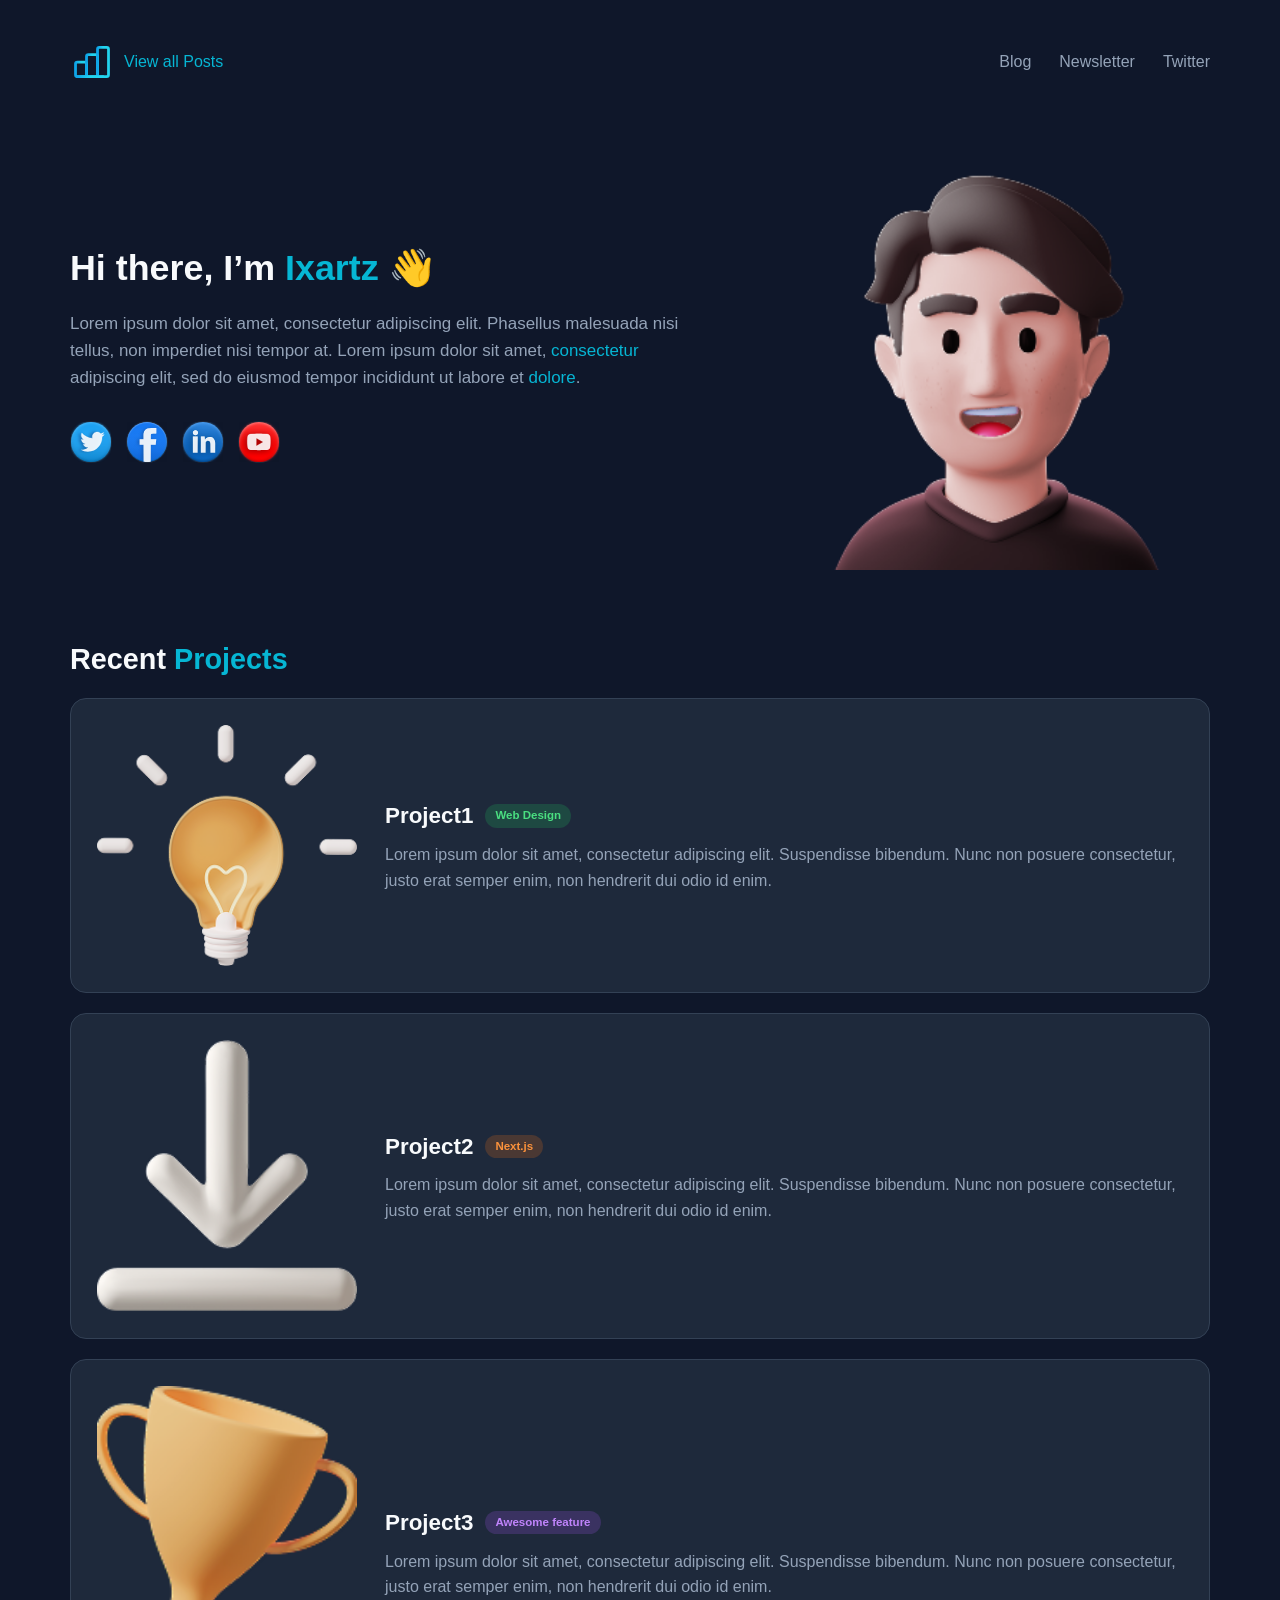
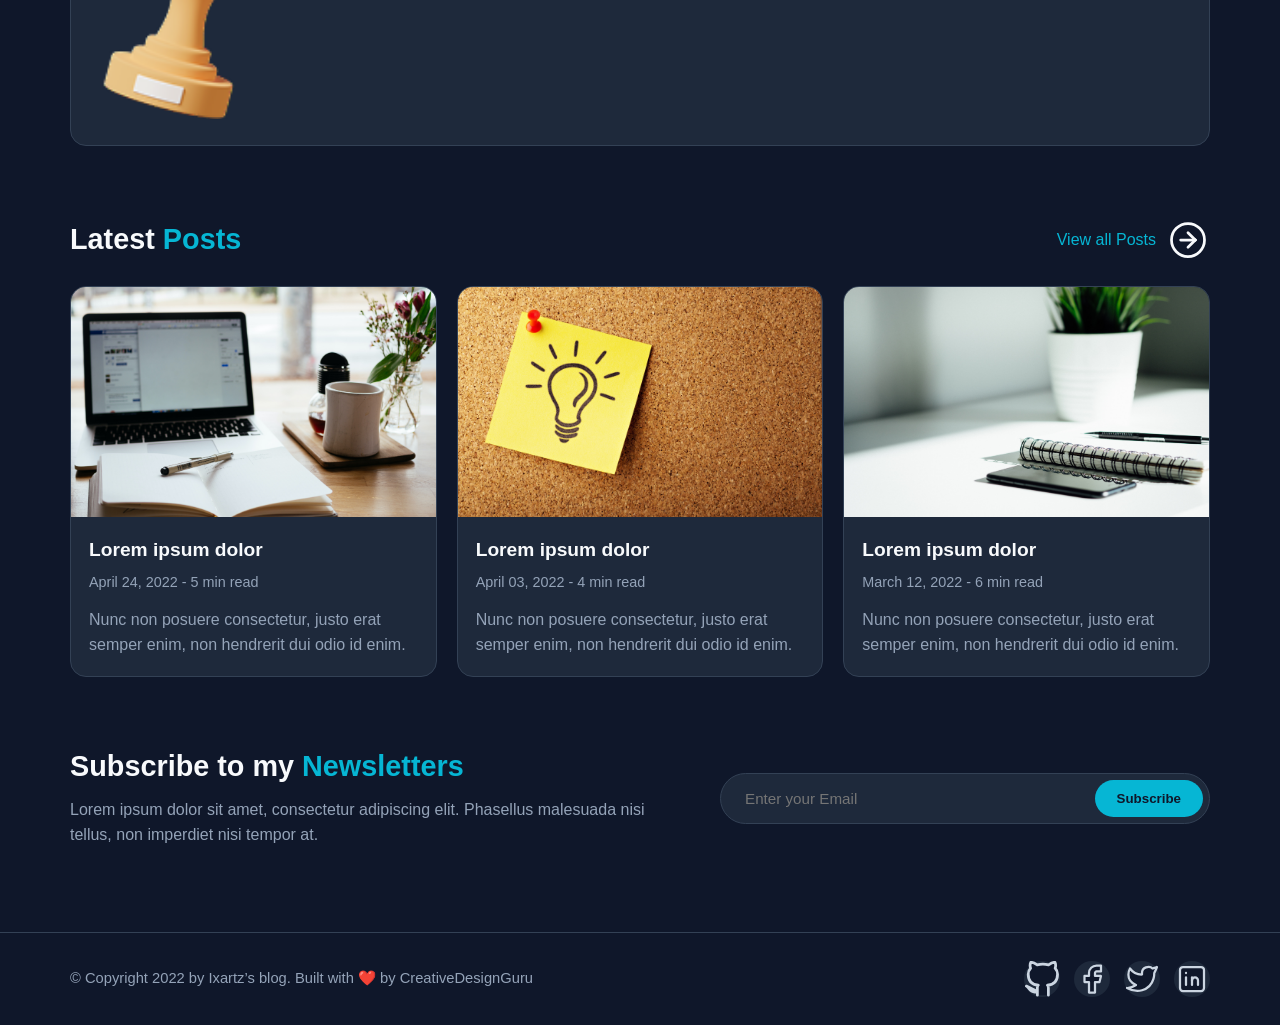
==== index.html @ 3208230e "1" ====
<!DOCTYPE html>
<html lang="en">
<head>
  <meta charset="UTF-8">
  <meta name="viewport" content="width=device-width, initial-scale=1.0">
  <meta name="description" content="Personal blog landing page by Ixartz">
  <title>Ixartz's Blog</title>
  <link rel="stylesheet" href="style/style.css">
</head>
<body>
  <div class="page">
    <header class="header container">
      <a href="#" class="header-link">
        <img src="png/Framenav.svg" alt="" aria-hidden="true">
        View all Posts
      </a>
      <nav class="nav" aria-label="Main navigation">
        <a href="#">Blog</a>
        <a href="#">Newsletter</a>
        <a href="#">Twitter</a>
      </nav>
    </header>

    <main class="container">
      <section class="hero">
        <div class="hero-content">
          <h1>Hi there, I&rsquo;m <span class="highlight">Ixartz</span> 👋</h1>
          <p>
            Lorem ipsum dolor sit amet, consectetur adipiscing elit. Phasellus malesuada nisi tellus,
            non imperdiet nisi tempor at. Lorem ipsum dolor sit amet, <span class="highlight">consectetur</span>
            adipiscing elit, sed do eiusmod tempor incididunt ut labore et <span class="highlight">dolore</span>.
          </p>

          <div class="social-icons" aria-label="Social links">
            <a href="#" aria-label="Twitter"><img src="png/Twitter.svg" alt=""></a>
            <a href="#" aria-label="Facebook"><img src="png/facebook.svg" alt=""></a>
            <a href="#" aria-label="LinkedIn"><img src="png/linkedin.svg" alt=""></a>
            <a href="#" aria-label="Youtube"><img src="png/Youtube.svg" alt=""></a>
          </div>
        </div>

        <div class="hero-image">
          <img src="png/Western%20Man.png" alt="Portrait illustration">
        </div>
      </section>

      <section class="projects section-space">
        <h2>Recent <span class="highlight">Projects</span></h2>

        <article class="project-card">
          <img src="png/3D-illustrations-gabriel-pinheiro.com.png" alt="Project 1 preview">
          <div class="project-info">
            <h3>Project1 <span class="tag tag-green">Web Design</span></h3>
            <p>Lorem ipsum dolor sit amet, consectetur adipiscing elit. Suspendisse bibendum. Nunc non posuere consectetur, justo erat semper enim, non hendrerit dui odio id enim.</p>
          </div>
        </article>

        <article class="project-card">
          <img src="png/3D-illustrations-gabriel-pinheiro.com%20(1).png" alt="Project 2 preview">
          <div class="project-info">
            <h3>Project2 <span class="tag tag-orange">Next.js</span></h3>
            <p>Lorem ipsum dolor sit amet, consectetur adipiscing elit. Suspendisse bibendum. Nunc non posuere consectetur, justo erat semper enim, non hendrerit dui odio id enim.</p>
          </div>
        </article>

        <article class="project-card">
          <img src="png/3D-illustrations-gabriel-pinheiro.com%20(2).png" alt="Project 3 preview">
          <div class="project-info">
            <h3>Project3 <span class="tag tag-purple">Awesome feature</span></h3>
            <p>Lorem ipsum dolor sit amet, consectetur adipiscing elit. Suspendisse bibendum. Nunc non posuere consectetur, justo erat semper enim, non hendrerit dui odio id enim.</p>
          </div>
        </article>
      </section>

      <section class="posts-section section-space">
        <div class="section-header">
          <h2>Latest <span class="highlight">Posts</span></h2>
          <a href="#" class="header-link">
            View all Posts
            <img src="png/Frame%20(1).svg" alt="" aria-hidden="true">
          </a>
        </div>

        <div class="posts-grid">
          <article class="post-card">
            <img src="png/214bcecc0c7e9d845142b5a23d0261f098c0ba4d.jpg" alt="Post preview image">
            <div class="post-content">
              <h3>Lorem ipsum dolor</h3>
              <span class="post-meta">April 24, 2022 - 5 min read</span>
              <p>Nunc non posuere consectetur, justo erat semper enim, non hendrerit dui odio id enim.</p>
            </div>
          </article>

          <article class="post-card">
            <img src="png/d40a3f87a22798b25255d2ef6967745dd391d653.jpg" alt="Post preview image">
            <div class="post-content">
              <h3>Lorem ipsum dolor</h3>
              <span class="post-meta">April 03, 2022 - 4 min read</span>
              <p>Nunc non posuere consectetur, justo erat semper enim, non hendrerit dui odio id enim.</p>
            </div>
          </article>

          <article class="post-card">
            <img src="png/fa3dfb51252e62ef6c4b4d68439936e366598f66.jpg" alt="Post preview image">
            <div class="post-content">
              <h3>Lorem ipsum dolor</h3>
              <span class="post-meta">March 12, 2022 - 6 min read</span>
              <p>Nunc non posuere consectetur, justo erat semper enim, non hendrerit dui odio id enim.</p>
            </div>
          </article>
        </div>
      </section>

      <section class="newsletter section-space">
        <div class="newsletter-content">
          <h2>Subscribe to my <span class="highlight">Newsletters</span></h2>
          <p>Lorem ipsum dolor sit amet, consectetur adipiscing elit. Phasellus malesuada nisi tellus, non imperdiet nisi tempor at.</p>
        </div>
        <div class="newsletter-form">
          <form action="#">
            <input type="email" placeholder="Enter your Email" required>
            <button type="submit">Subscribe</button>
          </form>
        </div>
      </section>
    </main>

    <footer class="footer">
      <div class="container footer-container">
        <p class="copyright">
          &copy; Copyright 2022 by Ixartz&rsquo;s blog. Built with ❤️ by CreativeDesignGuru
        </p>
        <div class="footer-social" aria-label="Footer social links">
          <a href="#" aria-label="GitHub"><img src="png/Vector.svg" alt=""></a>
          <a href="#" aria-label="Facebook"><img src="png/Frame.svg" alt=""></a>
          <a href="#" aria-label="Twitter"><img src="png/Frame1.svg" alt=""></a>
          <a href="#" aria-label="LinkedIn"><img src="png/Frame2.svg" alt=""></a>
        </div>
      </div>
    </footer>
  </div>
</body>
</html>
---- style/style.css ----
:root {
    --bg-color: #0f172a;
    --card-bg: #1e293b;
    --text-primary: #f8fafc;
    --text-secondary: #94a3b8;
    --accent-color: #06b6d4;
    --border-color: #334155;
    --container-width: 1180px;
    --radius-lg: 24px;
    --radius-md: 16px;
    --font-family: "Inter", -apple-system, BlinkMacSystemFont, "Segoe UI", Roboto, Helvetica, Arial, sans-serif;
}

* {
    margin: 0;
    padding: 0;
    box-sizing: border-box;
}

html,
body {
    min-height: 100%;
}

body {
    background-color: var(--bg-color);
    color: var(--text-primary);
    font-family: var(--font-family);
    line-height: 1.6;
}

img {
    max-width: 100%;
    display: block;
}

a {
    text-decoration: none;
    color: inherit;
}

.page {
    overflow-x: hidden;
}

.container {
    max-width: var(--container-width);
    margin: 0 auto;
    padding: 0 20px;
}

.section-space {
    margin-top: 72px;
}

.highlight {
    color: var(--accent-color);
}

.header {
    display: flex;
    justify-content: space-between;
    align-items: center;
    padding-top: 40px;
}

.header-link {
    display: inline-flex;
    align-items: center;
    gap: 10px;
    font-size: 16px;
    color: var(--accent-color);
    transition: opacity 0.2s ease;
}

.header-link:hover {
    opacity: 0.8;
}

.nav {
    display: flex;
    align-items: center;
    gap: 28px;
}

.nav a {
    color: var(--text-secondary);
    transition: color 0.2s ease;
}

.nav a:hover {
    color: var(--text-primary);
}

.hero {
    display: grid;
    grid-template-columns: minmax(0, 1fr) minmax(280px, 430px);
    gap: 54px;
    align-items: center;
    margin-top: 56px;
}

.hero-content h1 {
    font-size: clamp(2.2rem, 2.8vw, 3rem);
    line-height: 1.2;
    margin-bottom: 20px;
}

.hero-content p {
    color: var(--text-secondary);
    font-size: 1.06rem;
    max-width: 640px;
}

.social-icons {
    display: flex;
    gap: 14px;
    margin-top: 30px;
}

.social-icons a {
    width: 42px;
    height: 42px;
    display: flex;
    align-items: center;
    justify-content: center;
    background: var(--card-bg);
    border: 1px solid transparent;
    border-radius: 50%;
    transition: transform 0.2s ease, border-color 0.2s ease;
}

.social-icons a:hover {
    transform: translateY(-2px);
    border-color: var(--accent-color);
}

.hero-image img {
    width: 100%;
    border-radius: var(--radius-lg);
}

.projects h2,
.section-header h2,
.newsletter h2 {
    font-size: clamp(1.8rem, 2.1vw, 2.3rem);
    line-height: 1.25;
}

.project-card {
    display: grid;
    grid-template-columns: minmax(180px, 260px) 1fr;
    align-items: center;
    gap: 28px;
    background-color: var(--card-bg);
    border: 1px solid var(--border-color);
    border-radius: var(--radius-md);
    padding: 26px;
    margin-top: 20px;
}

.project-card img {
    width: 100%;
}

.project-info h3 {
    display: flex;
    align-items: center;
    flex-wrap: wrap;
    gap: 12px;
    margin-bottom: 8px;
    font-size: 1.4rem;
}

.project-info p {
    color: var(--text-secondary);
}

.tag {
    font-size: 0.72rem;
    line-height: 1;
    padding: 6px 10px;
    border-radius: 999px;
    font-weight: 600;
}

.tag-green {
    background-color: rgba(34, 197, 94, 0.2);
    color: #4ade80;
}

.tag-orange {
    background-color: rgba(249, 115, 22, 0.2);
    color: #fb923c;
}

.tag-purple {
    background-color: rgba(168, 85, 247, 0.2);
    color: #c084fc;
}

.section-header {
    display: flex;
    justify-content: space-between;
    align-items: center;
    gap: 20px;
    margin-bottom: 24px;
}

.posts-grid {
    display: grid;
    grid-template-columns: repeat(3, minmax(0, 1fr));
    gap: 20px;
}

.post-card {
    background-color: var(--card-bg);
    border: 1px solid var(--border-color);
    border-radius: var(--radius-md);
    overflow: hidden;
}

.post-card > img {
    width: 100%;
    height: 230px;
    object-fit: cover;
}

.post-content {
    padding: 18px;
}

.post-content h3 {
    font-size: 1.2rem;
    margin-bottom: 6px;
}

.post-meta {
    display: block;
    color: var(--text-secondary);
    font-size: 0.9rem;
    margin-bottom: 12px;
}

.post-content p {
    color: var(--text-secondary);
}

.newsletter {
    display: grid;
    grid-template-columns: 1fr minmax(280px, 490px);
    gap: 40px;
    align-items: center;
}

.newsletter-content p {
    color: var(--text-secondary);
    margin-top: 12px;
    max-width: 580px;
}

.newsletter-form form {
    display: flex;
    background-color: var(--card-bg);
    border: 1px solid var(--border-color);
    border-radius: 999px;
    padding: 6px;
}

.newsletter-form input {
    flex: 1;
    border: none;
    background: transparent;
    color: var(--text-primary);
    font-size: 0.95rem;
    padding: 10px 18px;
    outline: none;
}

.newsletter-form button {
    border: none;
    border-radius: 999px;
    padding: 11px 22px;
    background-color: var(--accent-color);
    color: var(--bg-color);
    font-weight: 700;
    cursor: pointer;
}

.footer {
    margin-top: 84px;
    border-top: 1px solid var(--border-color);
}

.footer-container {
    min-height: 92px;
    display: flex;
    justify-content: space-between;
    align-items: center;
    gap: 20px;
}

.copyright {
    color: var(--text-secondary);
    font-size: 0.92rem;
}

.footer-social {
    display: flex;
    gap: 14px;
}

.footer-social a {
    width: 36px;
    height: 36px;
    display: flex;
    justify-content: center;
    align-items: center;
    border-radius: 50%;
    background-color: var(--card-bg);
    transition: transform 0.2s ease;
}

.footer-social a:hover {
    transform: translateY(-2px);
}

@media (max-width: 980px) {
    .hero {
        grid-template-columns: 1fr;
        gap: 32px;
    }

    .hero-image {
        max-width: 460px;
    }

    .posts-grid {
        grid-template-columns: repeat(2, minmax(0, 1fr));
    }

    .newsletter {
        grid-template-columns: 1fr;
        gap: 24px;
    }
}

@media (max-width: 760px) {
    .header {
        flex-direction: column;
        align-items: flex-start;
        gap: 16px;
    }

    .section-space {
        margin-top: 56px;
    }

    .project-card {
        grid-template-columns: 1fr;
        text-align: center;
    }

    .project-info h3 {
        justify-content: center;
    }

    .section-header {
        flex-direction: column;
        align-items: flex-start;
    }

    .posts-grid {
        grid-template-columns: 1fr;
    }

    .newsletter-form form {
        flex-direction: column;
        border-radius: 16px;
        gap: 8px;
    }

    .newsletter-form button {
        width: 100%;
    }

    .footer-container {
        padding: 22px 0;
        flex-direction: column;
        text-align: center;
    }
}
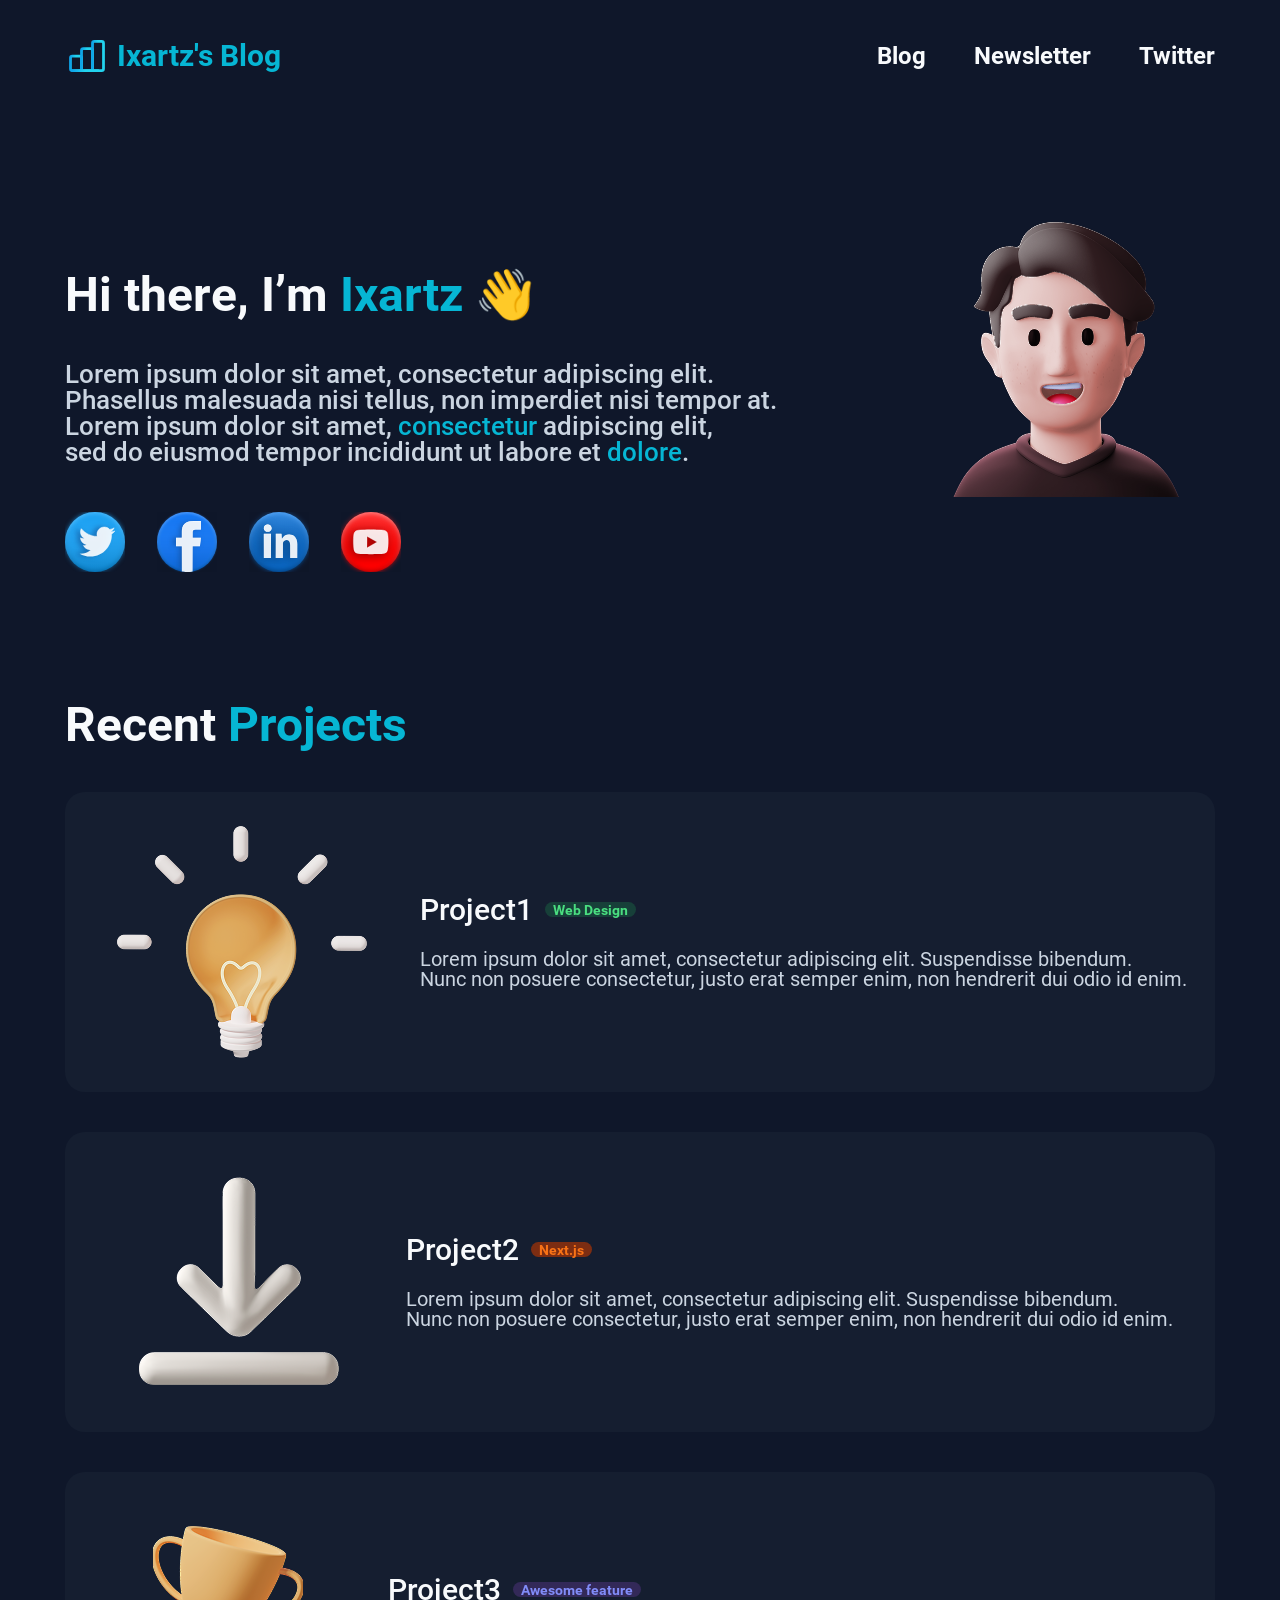
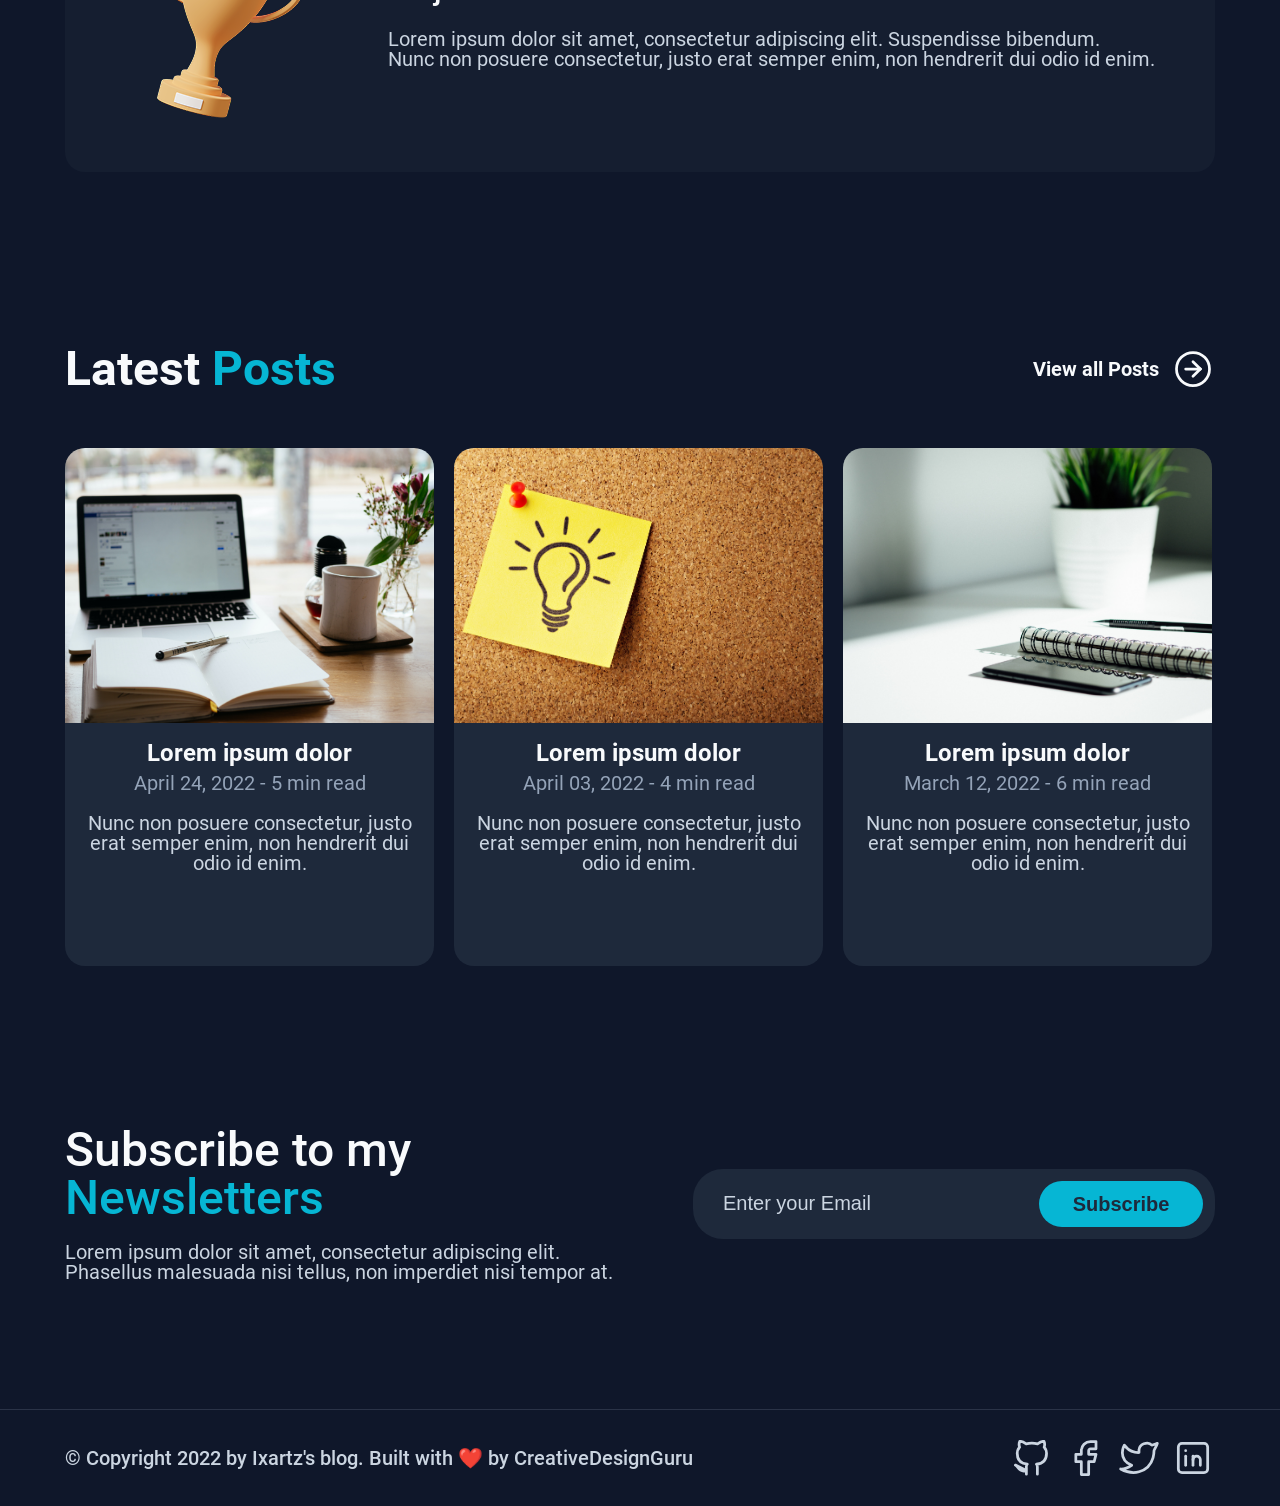
==== commit d3ef64dc: "2" ====
--- a/index.html
+++ b/index.html
@@ -8,11 +8,13 @@
   <link rel="stylesheet" href="style/style.css">
 </head>
 <body>
-  <div class="page">
-    <header class="header container">
+<div class="page">
+
+  <div class="header-wrapper">
+    <header class="header">
       <a href="#" class="header-link">
         <img src="png/Framenav.svg" alt="" aria-hidden="true">
-        View all Posts
+        Ixartz's Blog
       </a>
       <nav class="nav" aria-label="Main navigation">
         <a href="#">Blog</a>
@@ -20,124 +22,126 @@
         <a href="#">Twitter</a>
       </nav>
     </header>
+  </div>
 
-    <main class="container">
-      <section class="hero">
-        <div class="hero-content">
-          <h1>Hi there, I&rsquo;m <span class="highlight">Ixartz</span> 👋</h1>
-          <p>
-            Lorem ipsum dolor sit amet, consectetur adipiscing elit. Phasellus malesuada nisi tellus,
-            non imperdiet nisi tempor at. Lorem ipsum dolor sit amet, <span class="highlight">consectetur</span>
-            adipiscing elit, sed do eiusmod tempor incididunt ut labore et <span class="highlight">dolore</span>.
-          </p>
+  <main class="container">
+    <section class="hero">
+      <div class="hero-content">
+        <h1>Hi there, I&rsquo;m <span class="highlight">Ixartz</span> 👋</h1>
+        <p>
+          Lorem ipsum dolor sit amet, consectetur adipiscing elit.<br> Phasellus malesuada nisi tellus,
+          non imperdiet nisi tempor at.<br>
+          Lorem ipsum dolor sit amet, <span class="highlight">consectetur</span> adipiscing elit,<br>
+          sed do eiusmod tempor incididunt ut labore et <span class="highlight">dolore</span>.
+        </p>
+      </div>
 
-          <div class="social-icons" aria-label="Social links">
-            <a href="#" aria-label="Twitter"><img src="png/Twitter.svg" alt=""></a>
-            <a href="#" aria-label="Facebook"><img src="png/facebook.svg" alt=""></a>
-            <a href="#" aria-label="LinkedIn"><img src="png/linkedin.svg" alt=""></a>
-            <a href="#" aria-label="Youtube"><img src="png/Youtube.svg" alt=""></a>
-          </div>
+      <div class="hero-image">
+        <img src="png/Western%20Man.png" alt="">
+      </div>
+    </section>
+
+    <div class="social-icons" aria-label="Social links">
+      <a href="#" aria-label="Twitter"><img src="png/Twitter.svg" alt=""></a>
+      <a href="#" aria-label="Facebook"><img src="png/facebook.svg" alt=""></a>
+      <a href="#" aria-label="LinkedIn"><img src="png/linkedin.svg" alt=""></a>
+      <a href="#" aria-label="Youtube"><img src="png/Youtube.svg" alt=""></a>
+    </div>
+
+    <section class="projects">
+      <h2>Recent <span class="highlight">Projects</span></h2>
+
+      <article class="project-card">
+        <img src="png/3D-illustrations-gabriel-pinheiro.com.png" alt="Project 1 preview">
+        <div class="project-info">
+          <h3>Project1 <span class="tag tag-green">Web Design</span></h3>
+          <p>Lorem ipsum dolor sit amet, consectetur adipiscing elit. Suspendisse bibendum.<br> Nunc non posuere consectetur, justo erat semper enim, non hendrerit dui odio id enim.</p>
         </div>
+      </article>
 
-        <div class="hero-image">
-          <img src="png/Western%20Man.png" alt="Portrait illustration">
+      <article class="project-card">
+        <img src="png/3D-illustrations-gabriel-pinheiro.com%20(1).png" alt="Project 2 preview">
+        <div class="project-info">
+          <h3>Project2 <span class="tag tag-orange">Next.js</span></h3>
+          <p>Lorem ipsum dolor sit amet, consectetur adipiscing elit. Suspendisse bibendum.<br> Nunc non posuere consectetur, justo erat semper enim, non hendrerit dui odio id enim.</p>
         </div>
-      </section>
+      </article>
 
-      <section class="projects section-space">
-        <h2>Recent <span class="highlight">Projects</span></h2>
+      <article class="project-card">
+        <img src="png/3D-illustrations-gabriel-pinheiro.com%20(2).png" alt="Project 3 preview">
+        <div class="project-info">
+          <h3>Project3 <span class="tag tag-purple">Awesome feature</span></h3>
+          <p>Lorem ipsum dolor sit amet, consectetur adipiscing elit. Suspendisse bibendum.<br> Nunc non posuere consectetur, justo erat semper enim, non hendrerit dui odio id enim.</p>
+        </div>
+      </article>
+    </section>
 
-        <article class="project-card">
-          <img src="png/3D-illustrations-gabriel-pinheiro.com.png" alt="Project 1 preview">
-          <div class="project-info">
-            <h3>Project1 <span class="tag tag-green">Web Design</span></h3>
-            <p>Lorem ipsum dolor sit amet, consectetur adipiscing elit. Suspendisse bibendum. Nunc non posuere consectetur, justo erat semper enim, non hendrerit dui odio id enim.</p>
+    <section class="posts-section">
+      <div class="section-header">
+        <h2>Latest <span class="highlight">Posts</span></h2>
+        <a href="#" class="view-all-link">
+          View all Posts
+          <img src="png/Frame%20(1).svg" alt="" aria-hidden="true">
+        </a>
+      </div>
+
+      <div class="posts-grid">
+        <article class="post-card">
+          <img src="png/214bcecc0c7e9d845142b5a23d0261f098c0ba4d.jpg" alt="Post preview image">
+          <div class="post-content">
+            <h3>Lorem ipsum dolor</h3>
+            <span class="post-meta">April 24, 2022 - 5 min read</span>
+            <p>Nunc non posuere consectetur, justo erat semper enim, non hendrerit dui odio id enim.</p>
           </div>
         </article>
 
-        <article class="project-card">
-          <img src="png/3D-illustrations-gabriel-pinheiro.com%20(1).png" alt="Project 2 preview">
-          <div class="project-info">
-            <h3>Project2 <span class="tag tag-orange">Next.js</span></h3>
-            <p>Lorem ipsum dolor sit amet, consectetur adipiscing elit. Suspendisse bibendum. Nunc non posuere consectetur, justo erat semper enim, non hendrerit dui odio id enim.</p>
+        <article class="post-card">
+          <img src="png/d40a3f87a22798b25255d2ef6967745dd391d653.jpg" alt="Post preview image">
+          <div class="post-content">
+            <h3>Lorem ipsum dolor</h3>
+            <span class="post-meta">April 03, 2022 - 4 min read</span>
+            <p>Nunc non posuere consectetur, justo erat semper enim, non hendrerit dui odio id enim.</p>
           </div>
         </article>
 
-        <article class="project-card">
-          <img src="png/3D-illustrations-gabriel-pinheiro.com%20(2).png" alt="Project 3 preview">
-          <div class="project-info">
-            <h3>Project3 <span class="tag tag-purple">Awesome feature</span></h3>
-            <p>Lorem ipsum dolor sit amet, consectetur adipiscing elit. Suspendisse bibendum. Nunc non posuere consectetur, justo erat semper enim, non hendrerit dui odio id enim.</p>
+        <article class="post-card">
+          <img src="png/fa3dfb51252e62ef6c4b4d68439936e366598f66.jpg" alt="Post preview image">
+          <div class="post-content">
+            <h3>Lorem ipsum dolor</h3>
+            <span class="post-meta">March 12, 2022 - 6 min read</span>
+            <p>Nunc non posuere consectetur, justo erat semper enim, non hendrerit dui odio id enim.</p>
           </div>
         </article>
-      </section>
+      </div>
+    </section>
 
-      <section class="posts-section section-space">
-        <div class="section-header">
-          <h2>Latest <span class="highlight">Posts</span></h2>
-          <a href="#" class="header-link">
-            View all Posts
-            <img src="png/Frame%20(1).svg" alt="" aria-hidden="true">
-          </a>
-        </div>
+    <section class="newsletter">
+      <div class="newsletter-content">
+        <h2>Subscribe to my <br><span class="highlight">Newsletters</span></h2>
+        <p>Lorem ipsum dolor sit amet, consectetur adipiscing elit.<br> Phasellus malesuada nisi tellus, non imperdiet nisi tempor at.</p>
+      </div>
+      <div class="newsletter-form">
+        <form action="#">
+          <input type="email" placeholder="Enter your Email" required>
+          <button type="submit">Subscribe</button>
+        </form>
+      </div>
+    </section>
+  </main>
 
-        <div class="posts-grid">
-          <article class="post-card">
-            <img src="png/214bcecc0c7e9d845142b5a23d0261f098c0ba4d.jpg" alt="Post preview image">
-            <div class="post-content">
-              <h3>Lorem ipsum dolor</h3>
-              <span class="post-meta">April 24, 2022 - 5 min read</span>
-              <p>Nunc non posuere consectetur, justo erat semper enim, non hendrerit dui odio id enim.</p>
-            </div>
-          </article>
-
-          <article class="post-card">
-            <img src="png/d40a3f87a22798b25255d2ef6967745dd391d653.jpg" alt="Post preview image">
-            <div class="post-content">
-              <h3>Lorem ipsum dolor</h3>
-              <span class="post-meta">April 03, 2022 - 4 min read</span>
-              <p>Nunc non posuere consectetur, justo erat semper enim, non hendrerit dui odio id enim.</p>
-            </div>
-          </article>
-
-          <article class="post-card">
-            <img src="png/fa3dfb51252e62ef6c4b4d68439936e366598f66.jpg" alt="Post preview image">
-            <div class="post-content">
-              <h3>Lorem ipsum dolor</h3>
-              <span class="post-meta">March 12, 2022 - 6 min read</span>
-              <p>Nunc non posuere consectetur, justo erat semper enim, non hendrerit dui odio id enim.</p>
-            </div>
-          </article>
-        </div>
-      </section>
-
-      <section class="newsletter section-space">
-        <div class="newsletter-content">
-          <h2>Subscribe to my <span class="highlight">Newsletters</span></h2>
-          <p>Lorem ipsum dolor sit amet, consectetur adipiscing elit. Phasellus malesuada nisi tellus, non imperdiet nisi tempor at.</p>
-        </div>
-        <div class="newsletter-form">
-          <form action="#">
-            <input type="email" placeholder="Enter your Email" required>
-            <button type="submit">Subscribe</button>
-          </form>
-        </div>
-      </section>
-    </main>
-
-    <footer class="footer">
-      <div class="container footer-container">
-        <p class="copyright">
-          &copy; Copyright 2022 by Ixartz&rsquo;s blog. Built with ❤️ by CreativeDesignGuru
-        </p>
-        <div class="footer-social" aria-label="Footer social links">
-          <a href="#" aria-label="GitHub"><img src="png/Vector.svg" alt=""></a>
-          <a href="#" aria-label="Facebook"><img src="png/Frame.svg" alt=""></a>
-          <a href="#" aria-label="Twitter"><img src="png/Frame1.svg" alt=""></a>
-          <a href="#" aria-label="LinkedIn"><img src="png/Frame2.svg" alt=""></a>
-        </div>
+  <footer class="footer">
+    <div class="container footer-container">
+      <p class="copyright">
+        &copy; Copyright 2022 by Ixartz's blog. Built with ❤️ by CreativeDesignGuru
+      </p>
+      <div class="footer-social" aria-label="Footer social links">
+        <a href="#" aria-label="GitHub"><img src="png/Vector.svg" alt=""></a>
+        <a href="#" aria-label="Facebook"><img src="png/Frame.svg" alt=""></a>
+        <a href="#" aria-label="Twitter"><img src="png/Frame1.svg" alt=""></a>
+        <a href="#" aria-label="LinkedIn"><img src="png/Frame2.svg" alt=""></a>
       </div>
-    </footer>
-  </div>
+    </div>
+  </footer>
+</div>
 </body>
 </html>
--- a/style/style.css
+++ b/style/style.css
@@ -3,185 +3,208 @@
     --card-bg: #1e293b;
     --text-primary: #f8fafc;
     --text-secondary: #94a3b8;
+    --text-slate-300: #cbd5e1;
     --accent-color: #06b6d4;
-    --border-color: #334155;
-    --container-width: 1180px;
-    --radius-lg: 24px;
-    --radius-md: 16px;
-    --font-family: "Inter", -apple-system, BlinkMacSystemFont, "Segoe UI", Roboto, Helvetica, Arial, sans-serif;
-}
-
-* {
+}
+
+@font-face {
+    font-family: 'Roboto';
+    src: url('./fonts/Roboto-Regular.woff2') format('woff2');
+    font-weight: 400;
+}
+
+@font-face {
+    font-family: 'Roboto';
+    src: url('./fonts/Roboto-Medium.woff2') format('woff2');
+    font-weight: 500;
+}
+
+@font-face {
+    font-family: 'Roboto';
+    src: url('./fonts/Roboto-Bold.woff2') format('woff2');
+    font-weight: 700;
+}
+
+html {
+    font-family: 'Roboto', sans-serif;
+}
+
+*,
+*::before,
+*::after {
+    box-sizing: border-box;
+}
+
+body {
     margin: 0;
-    padding: 0;
-    box-sizing: border-box;
-}
-
-html,
-body {
-    min-height: 100%;
-}
-
-body {
     background-color: var(--bg-color);
     color: var(--text-primary);
-    font-family: var(--font-family);
-    line-height: 1.6;
+}
+
+a {
+    color: inherit;
+    text-decoration: none;
 }
 
 img {
+    display: block;
     max-width: 100%;
-    display: block;
-}
-
-a {
-    text-decoration: none;
-    color: inherit;
-}
-
-.page {
-    overflow-x: hidden;
 }
 
 .container {
-    max-width: var(--container-width);
+    width: 1150px;
     margin: 0 auto;
-    padding: 0 20px;
-}
-
-.section-space {
-    margin-top: 72px;
+}
+
+.header-wrapper {
+    width: 100%;
+}
+
+.header {
+    width: 1150px;
+    height: 112px;
+    margin: 0 auto;
+    display: flex;
+    align-items: center;
+    justify-content: space-between;
+}
+
+.header-link {
+    display: flex;
+    align-items: center;
+    gap: 8px;
+    color: var(--accent-color);
+    font-size: 30px;
+    font-weight: 700;
+    line-height: 1;
+}
+
+.nav {
+    display: flex;
+    gap: 48px;
+}
+
+.nav a {
+    font-size: 24px;
+    font-weight: 700;
+    line-height: 1;
+}
+
+.hero {
+    margin-top: 85px;
+    display: flex;
+    justify-content: space-between;
+    align-items: center;
+}
+
+.hero-content h1 {
+    font-size: 48px;
+    line-height: 1.08;
+    font-weight: 700;
 }
 
 .highlight {
     color: var(--accent-color);
 }
 
-.header {
-    display: flex;
-    justify-content: space-between;
-    align-items: center;
-    padding-top: 40px;
-}
-
-.header-link {
-    display: inline-flex;
-    align-items: center;
-    gap: 10px;
-    font-size: 16px;
-    color: var(--accent-color);
-    transition: opacity 0.2s ease;
-}
-
-.header-link:hover {
-    opacity: 0.8;
-}
-
-.nav {
-    display: flex;
-    align-items: center;
-    gap: 28px;
-}
-
-.nav a {
-    color: var(--text-secondary);
-    transition: color 0.2s ease;
-}
-
-.nav a:hover {
-    color: var(--text-primary);
-}
-
-.hero {
-    display: grid;
-    grid-template-columns: minmax(0, 1fr) minmax(280px, 430px);
-    gap: 54px;
-    align-items: center;
-    margin-top: 56px;
-}
-
-.hero-content h1 {
-    font-size: clamp(2.2rem, 2.8vw, 3rem);
-    line-height: 1.2;
-    margin-bottom: 20px;
-}
-
 .hero-content p {
-    color: var(--text-secondary);
-    font-size: 1.06rem;
-    max-width: 640px;
+    margin: 36px 0 0;
+    width: 714px;
+    color: var(--text-slate-300);
+    font-size: 26px;
+    font-weight: 500;
+    line-height: 1;
+}
+
+.hero-image {
+    width: 300px;
 }
 
 .social-icons {
-    display: flex;
-    gap: 14px;
-    margin-top: 30px;
-}
-
-.social-icons a {
-    width: 42px;
-    height: 42px;
-    display: flex;
-    align-items: center;
-    justify-content: center;
-    background: var(--card-bg);
-    border: 1px solid transparent;
-    border-radius: 50%;
-    transition: transform 0.2s ease, border-color 0.2s ease;
-}
-
-.social-icons a:hover {
-    transform: translateY(-2px);
-    border-color: var(--accent-color);
-}
-
-.hero-image img {
-    width: 100%;
-    border-radius: var(--radius-lg);
+    margin-top: 15px;
+    display: flex;
+    align-items: center;
+    gap: 32px;
+}
+
+.social-icons a img {
+    width: 60px;
+    height: 60px;
+}
+
+.projects {
+    margin-top: 127px;
 }
 
 .projects h2,
-.section-header h2,
-.newsletter h2 {
-    font-size: clamp(1.8rem, 2.1vw, 2.3rem);
-    line-height: 1.25;
+.section-header h2 {
+    margin: 0;
+    font-size: 48px;
+    font-weight: 700;
+    line-height: 1.1;
 }
 
 .project-card {
-    display: grid;
-    grid-template-columns: minmax(180px, 260px) 1fr;
-    align-items: center;
-    gap: 28px;
-    background-color: var(--card-bg);
-    border: 1px solid var(--border-color);
-    border-radius: var(--radius-md);
-    padding: 26px;
-    margin-top: 20px;
-}
-
-.project-card img {
-    width: 100%;
+    width: 1150px;
+    height: 300px;
+    margin-top: 40px;
+    border-radius: 20px;
+    background-color: rgba(30, 41, 59, 0.4);
+    display: flex;
+    align-items: center;
+    justify-content: space-evenly;
+}
+
+.project-card > img {
+    margin-left: 24px;
+    flex-shrink: 0;
+}
+
+.project-card:nth-of-type(1) > img {
+    width: 250px;
+    height: 232px;
+}
+
+.project-card:nth-of-type(2) > img {
+    width: 200px;
+    height: 209px;
+    margin-left: 32px;
+}
+
+.project-card:nth-of-type(3) > img {
+    width: 150px;
+    height: 192px;
+    margin-left: 28px;
+}
+
+.project-info {
+    margin-left: 26px;
 }
 
 .project-info h3 {
-    display: flex;
-    align-items: center;
-    flex-wrap: wrap;
+    margin: 0;
+    display: flex;
+    align-items: center;
     gap: 12px;
-    margin-bottom: 8px;
-    font-size: 1.4rem;
+    font-size: 30px;
+    font-weight: 500;
+    line-height: 1;
 }
 
 .project-info p {
-    color: var(--text-secondary);
+    margin: 24px 0 0;
+    color: var(--text-slate-300);
+    font-size: 20px;
+    line-height: 1;
+    font-weight: 400;
 }
 
 .tag {
-    font-size: 0.72rem;
-    line-height: 1;
-    padding: 6px 10px;
-    border-radius: 999px;
-    font-weight: 600;
+    border-radius: 10px;
+    padding: 1px 8px 0;
+    font-size: 14px;
+    font-weight: 700;
+    line-height: 1;
 }
 
 .tag-green {
@@ -190,203 +213,449 @@
 }
 
 .tag-orange {
-    background-color: rgba(249, 115, 22, 0.2);
-    color: #fb923c;
+    background-color: #7c2d12;
+    color: #f97316;
+    background-image: none;
+    -webkit-text-fill-color: currentColor;
+    border: none;
 }
 
 .tag-purple {
     background-color: rgba(168, 85, 247, 0.2);
-    color: #c084fc;
+    color: #818cf8;
+}
+
+.posts-section {
+    margin-top: 171px;
 }
 
 .section-header {
     display: flex;
     justify-content: space-between;
     align-items: center;
+}
+
+.view-all-link {
+    display: flex;
+    align-items: center;
+    gap: 12px;
+    font-size: 20px;
+    font-weight: 700;
+    line-height: 1;
+}
+
+.view-all-link img {
+    width: 44px;
+    height: 44px;
+}
+
+.posts-grid {
+    margin-top: 52px;
+    display: flex;
     gap: 20px;
-    margin-bottom: 24px;
-}
-
-.posts-grid {
-    display: grid;
-    grid-template-columns: repeat(3, minmax(0, 1fr));
-    gap: 20px;
 }
 
 .post-card {
-    background-color: var(--card-bg);
-    border: 1px solid var(--border-color);
-    border-radius: var(--radius-md);
+    width: 369px;
+    height: 518px;
+    border-radius: 20px;
+    background-color: #1e293b;
     overflow: hidden;
 }
 
 .post-card > img {
     width: 100%;
-    height: 230px;
+    height: 275px;
     object-fit: cover;
 }
 
 .post-content {
-    padding: 18px;
+    padding: 18px 22px 0;
+    text-align: center;
 }
 
 .post-content h3 {
-    font-size: 1.2rem;
-    margin-bottom: 6px;
+    margin: 0;
+    font-size: 24px;
+    font-weight: 700;
+    line-height: 1;
 }
 
 .post-meta {
     display: block;
+    margin-top: 8px;
     color: var(--text-secondary);
-    font-size: 0.9rem;
-    margin-bottom: 12px;
+    font-size: 20px;
+    line-height: 1;
 }
 
 .post-content p {
-    color: var(--text-secondary);
+    margin: 20px 0 0;
+    color: var(--text-slate-300);
+    font-size: 20px;
+    line-height: 1;
 }
 
 .newsletter {
-    display: grid;
-    grid-template-columns: 1fr minmax(280px, 490px);
-    gap: 40px;
-    align-items: center;
+    margin-top: 160px;
+    display: flex;
+    justify-content: space-between;
+    align-items: center;
+}
+
+.newsletter-content h2 {
+    margin: 0;
+    font-size: 48px;
+    font-weight: 500;
+    line-height: 1;
 }
 
 .newsletter-content p {
-    color: var(--text-secondary);
-    margin-top: 12px;
-    max-width: 580px;
+    margin: 20px 0 0;
+    color: var(--text-slate-300);
+    font-size: 20px;
+    line-height: 1;
+    font-weight: 400;
 }
 
 .newsletter-form form {
-    display: flex;
+    width: 522px;
+    height: 70px;
+    border-radius: 30px;
     background-color: var(--card-bg);
-    border: 1px solid var(--border-color);
-    border-radius: 999px;
-    padding: 6px;
+    display: flex;
+    align-items: center;
+    padding: 0 12px 0 28px;
 }
 
 .newsletter-form input {
     flex: 1;
-    border: none;
+    border: 0;
     background: transparent;
-    color: var(--text-primary);
-    font-size: 0.95rem;
-    padding: 10px 18px;
-    outline: none;
+    outline: 0;
+    color: var(--text-slate-300);
+    font-size: 20px;
+    line-height: 1;
+    font-weight: 400;
+}
+
+.newsletter-form input::placeholder {
+    color: var(--text-slate-300);
 }
 
 .newsletter-form button {
-    border: none;
-    border-radius: 999px;
-    padding: 11px 22px;
+    width: 164px;
+    height: 46px;
+    border: 0;
+    border-radius: 23px;
     background-color: var(--accent-color);
-    color: var(--bg-color);
-    font-weight: 700;
+    color: #1e293b;
+    font-size: 20px;
+    font-weight: 700;
+    line-height: 1;
     cursor: pointer;
 }
 
 .footer {
-    margin-top: 84px;
-    border-top: 1px solid var(--border-color);
+    margin-top: 127px;
+    border-top: 1px solid rgba(148, 163, 184, 0.2);
 }
 
 .footer-container {
-    min-height: 92px;
-    display: flex;
+    min-height: 96px;
+    display: flex;
+    align-items: center;
     justify-content: space-between;
-    align-items: center;
-    gap: 20px;
 }
 
 .copyright {
-    color: var(--text-secondary);
-    font-size: 0.92rem;
+    margin: 0;
+    color: var(--text-slate-300);
+    font-size: 20px;
+    line-height: 1;
+    font-weight: 500;
 }
 
 .footer-social {
     display: flex;
-    gap: 14px;
+    align-items: center;
+    gap: 10px;
 }
 
 .footer-social a {
-    width: 36px;
-    height: 36px;
-    display: flex;
+    width: 44px;
+    height: 44px;
+    display: flex;
+    align-items: center;
     justify-content: center;
-    align-items: center;
-    border-radius: 50%;
-    background-color: var(--card-bg);
-    transition: transform 0.2s ease;
-}
-
-.footer-social a:hover {
-    transform: translateY(-2px);
-}
-
-@media (max-width: 980px) {
+}
+
+@media (max-width: 767px) {
+    .container,
+    .header {
+        width: 100%;
+        max-width: 320px;
+        padding-left: 20px;
+        padding-right: 20px;
+    }
+
+    .header {
+        height: 88px;
+    }
+
+    .header-link {
+        font-size: 15px;
+        line-height: 1.1;
+    }
+
+    .header-link img {
+        width: 28px;
+        height: 28px;
+    }
+
+    .nav {
+        gap: 14px;
+    }
+
+    .nav a {
+        font-size: 10px;
+        line-height: 1.1;
+    }
+
     .hero {
-        grid-template-columns: 1fr;
-        gap: 32px;
+        margin-top: 20px;
+        flex-direction: column-reverse;
+        align-items: center;
+        text-align: center;
+        gap: 18px;
     }
 
     .hero-image {
-        max-width: 460px;
-    }
-
-    .posts-grid {
-        grid-template-columns: repeat(2, minmax(0, 1fr));
-    }
-
-    .newsletter {
-        grid-template-columns: 1fr;
-        gap: 24px;
-    }
-}
-
-@media (max-width: 760px) {
-    .header {
+        width: 100px;
+    }
+
+    .hero-content h1 {
+        margin: 0;
+        font-size: 15px;
+        line-height: 1.2;
+    }
+
+    .hero-content p {
+        width: 100%;
+        margin: 16px 0 0;
+        font-size: 10px;
+        line-height: 1.4;
+    }
+
+    .hero-content p br {
+        display: none;
+    }
+
+    .social-icons {
+        margin-top: 16px;
+        justify-content: center;
+        gap: 18px;
+
+    }
+
+    .social-icons a img {
+        width: 30px;
+        height: 30px;
+    }
+
+    .projects {
+        margin-top: 48px;
+    }
+
+    .projects h2,
+    .section-header h2 {
+        font-size: 20px;
+        line-height: 1.15;
+        text-align: center;
+    }
+
+    .project-card {
+        width: 100%;
+        height: auto;
+        margin-top: 20px;
+        padding: 22px 16px 20px;
         flex-direction: column;
-        align-items: flex-start;
-        gap: 16px;
-    }
-
-    .section-space {
-        margin-top: 56px;
-    }
-
-    .project-card {
-        grid-template-columns: 1fr;
+        justify-content: flex-start;
+        align-items: center;
+        border-radius: 20px;
+        gap: 18px;
+    }
+
+    .project-card > img,
+    .project-card:nth-of-type(1) > img,
+    .project-card:nth-of-type(2) > img,
+    .project-card:nth-of-type(3) > img {
+        width: auto;
+        height: 110px;
+        margin-left: 0;
+    }
+
+    .project-info {
+        margin-left: 0;
         text-align: center;
     }
 
     .project-info h3 {
         justify-content: center;
+        flex-wrap: wrap;
+        font-size: 15px;
+        line-height: 1.1;
+    }
+
+    .project-info p {
+        margin-top: 14px;
+        font-size: 10px;
+        line-height: 1.35;
+    }
+
+    .project-info p br {
+        display: none;
+    }
+
+    .tag {
+        font-size: 10px;
+    }
+
+    .posts-section {
+        margin-top: 54px;
     }
 
     .section-header {
+        flex-direction: row;
+        align-items: center;
+    }
+
+    .view-all-link {
+        font-size: 12px;
+        gap: 8px;
+    }
+
+    .view-all-link img {
+        width: 20px;
+        height: 20px;
+    }
+
+    .posts-grid {
+        margin-top: 20px;
         flex-direction: column;
-        align-items: flex-start;
-    }
-
-    .posts-grid {
-        grid-template-columns: 1fr;
-    }
-
-    .newsletter-form form {
-        flex-direction: column;
-        border-radius: 16px;
-        gap: 8px;
-    }
-
-    .newsletter-form button {
-        width: 100%;
-    }
-
-    .footer-container {
-        padding: 22px 0;
+        align-items: center;
+        gap: 20px;
+    }
+
+    .post-card {
+        width: 230px;
+        height: auto;
+        border-radius: 20px;
+    }
+
+    .post-card > img {
+        height: 230px;
+    }
+
+    .post-content {
+        padding: 16px 16px 20px;
+    }
+
+    .post-content h3 {
+        font-size: 15px;
+        line-height: 1.15;
+    }
+
+    .post-meta {
+        margin-top: 8px;
+        font-size: 10px;
+        line-height: 1.2;
+    }
+
+    .post-content p {
+        margin-top: 14px;
+        font-size: 10px;
+        line-height: 1.35;
+    }
+
+    .newsletter {
+        margin-top: 54px;
         flex-direction: column;
         text-align: center;
+        gap: 20px;
+    }
+
+    .newsletter-content h2 {
+        font-size: 15px;
+        line-height: 1.15;
+    }
+
+    .newsletter-content p {
+        margin-top: 12px;
+        font-size: 10px;
+        line-height: 1.35;
+    }
+
+    .newsletter-content p br,
+    .newsletter-content h2 br {
+        display: none;
+    }
+
+    .newsletter-form {
+        width: 100%;
+    }
+
+    .newsletter-form form {
+        width: 100%;
+        max-width: 300px;
+        height: 38px;
+        border-radius: 30px;
+        padding: 6px;
+        display: flex;
+        flex-direction: row;
+        align-items: center;
+        gap: 0;
+    }
+
+    .newsletter-form input {
+        flex: 1;
+        text-align: left;
+        padding-left: 15px;
+        font-size: 10px;
+    }
+
+    .newsletter-form button {
+        width: auto;
+        padding: 0 20px;
+        height: 100%;
+        border-radius: 25px;
+        font-size: 10px;
+    }
+
+    .footer {
+        margin-top: 54px;
+    }
+
+    .footer-container {
+        min-height: unset;
+        padding-top: 20px;
+        padding-bottom: 20px;
+        flex-direction: column;
+        gap: 12px;
+    }
+
+    .copyright {
+        font-size: 8px;
+        line-height: 1.4;
+        text-align: center;
+    }
+
+    .footer-social {
+        gap: 6px;
+    }
+
+    .footer-social a {
+        width: 15px;
+        height: 15px;
     }
 }
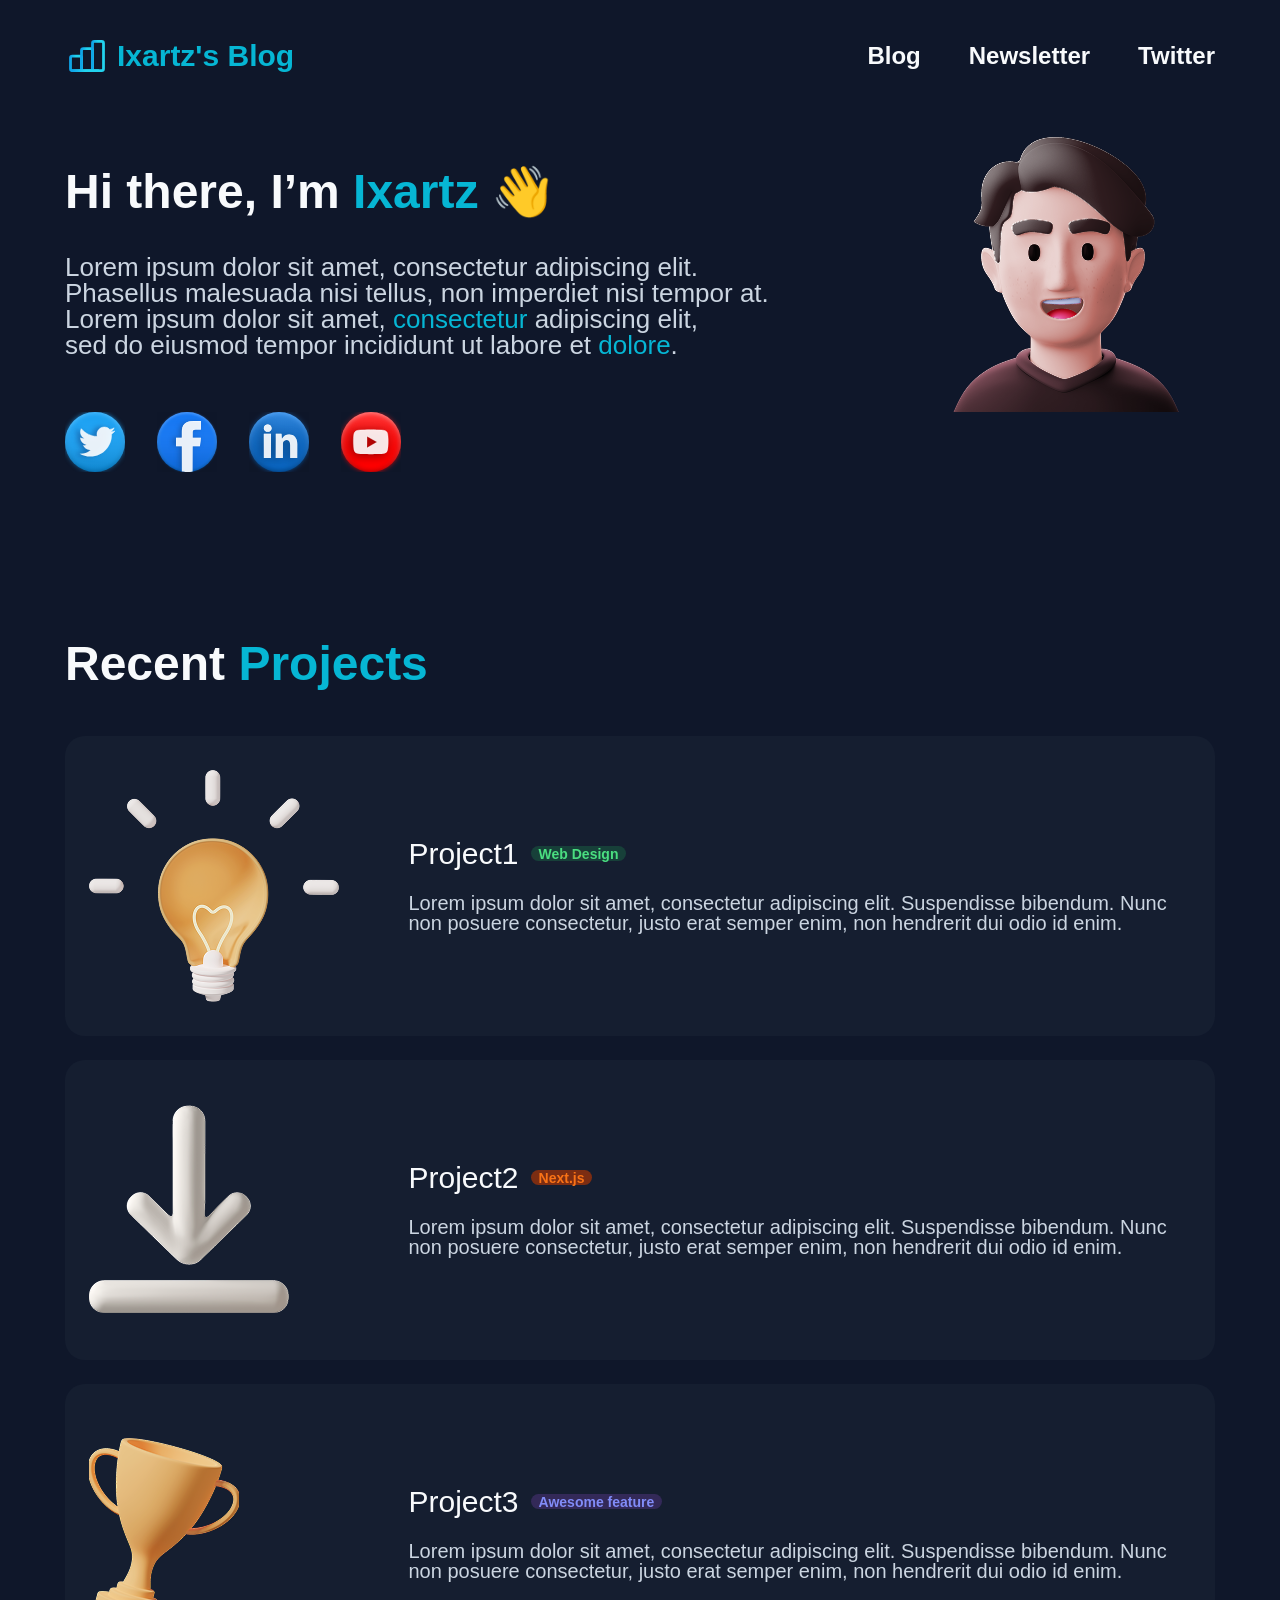
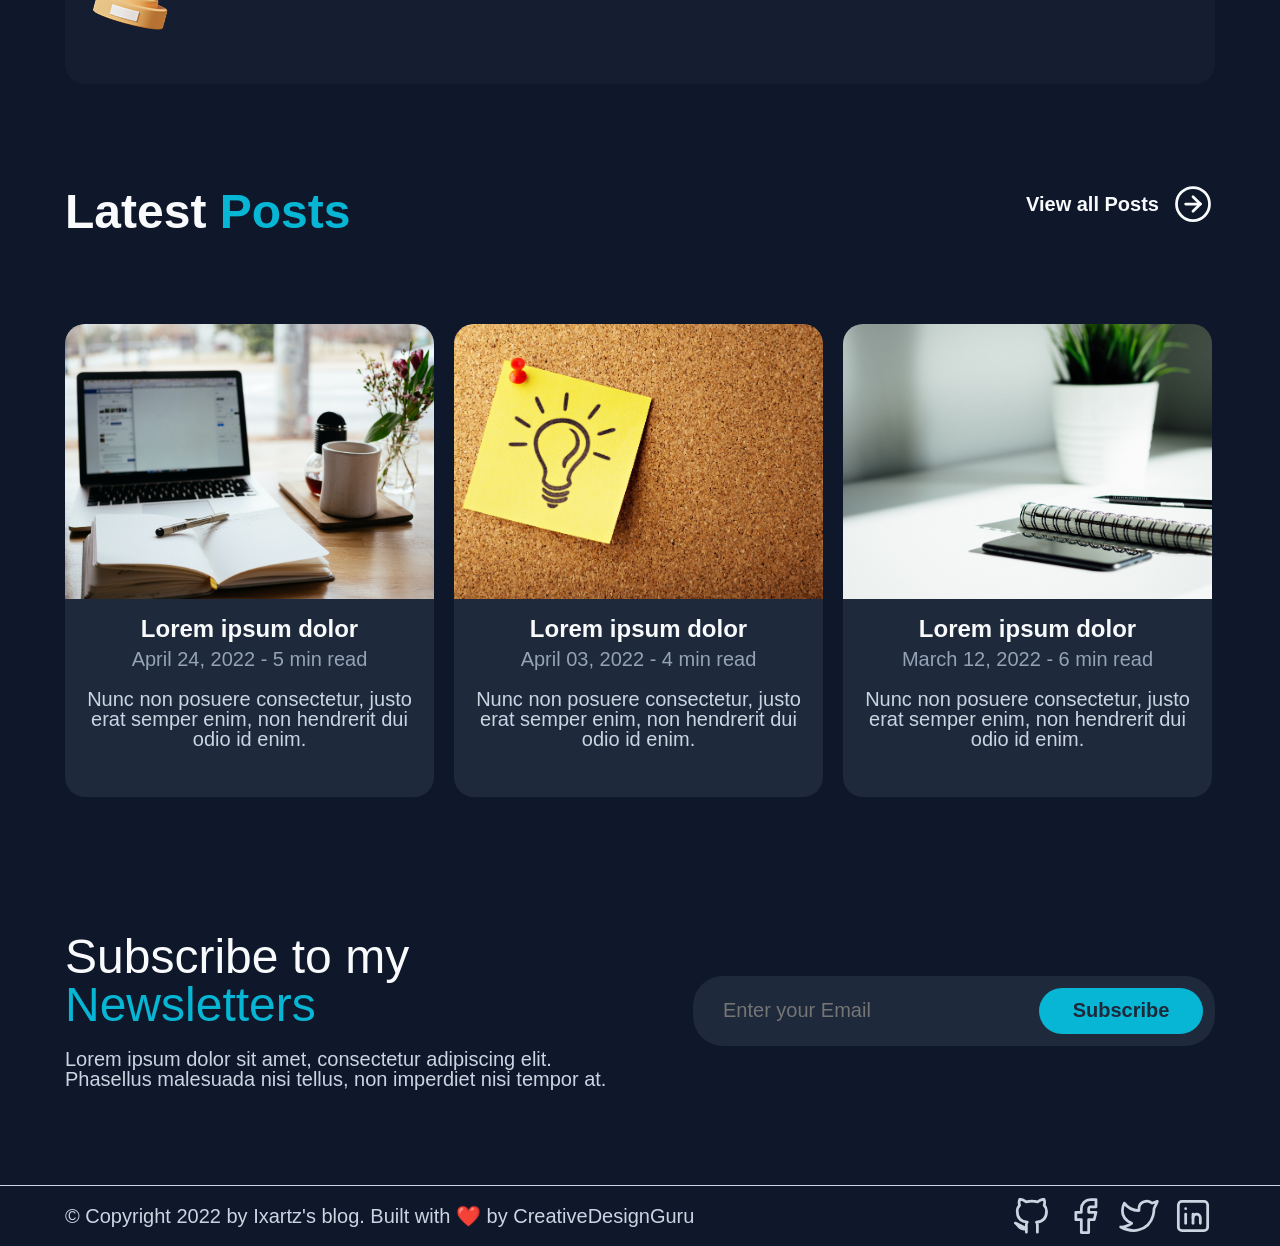
==== commit 38d027a2: "2" ====
--- a/index.html
+++ b/index.html
@@ -12,13 +12,13 @@
 
   <div class="header-wrapper">
     <header class="header">
-      <a href="#" class="header-link">
+      <a href="index.html" class="header-link">
         <img src="png/Framenav.svg" alt="" aria-hidden="true">
         Ixartz's Blog
       </a>
       <nav class="nav" aria-label="Main navigation">
-        <a href="#">Blog</a>
-        <a href="#">Newsletter</a>
+        <a href="postExamples.html">Blog</a>
+        <a href="newsLetter.html">Newsletter</a>
         <a href="#">Twitter</a>
       </nav>
     </header>
@@ -52,26 +52,32 @@
       <h2>Recent <span class="highlight">Projects</span></h2>
 
       <article class="project-card">
-        <img src="png/3D-illustrations-gabriel-pinheiro.com.png" alt="Project 1 preview">
+        <div class="image">
+          <img src="png/3D-illustrations-gabriel-pinheiro.com.png" alt="Project 1 preview">
+        </div>
         <div class="project-info">
           <h3>Project1 <span class="tag tag-green">Web Design</span></h3>
-          <p>Lorem ipsum dolor sit amet, consectetur adipiscing elit. Suspendisse bibendum.<br> Nunc non posuere consectetur, justo erat semper enim, non hendrerit dui odio id enim.</p>
+          <p>Lorem ipsum dolor sit amet, consectetur adipiscing elit. Suspendisse bibendum.<span class="br"></span> Nunc non posuere consectetur, justo erat semper enim, non hendrerit dui odio id enim.</p>
         </div>
       </article>
 
       <article class="project-card">
-        <img src="png/3D-illustrations-gabriel-pinheiro.com%20(1).png" alt="Project 2 preview">
+        <div class="image">
+          <img src="png/3D-illustrations-gabriel-pinheiro.com%20(1).png" alt="Project 2 preview">
+        </div>
         <div class="project-info">
           <h3>Project2 <span class="tag tag-orange">Next.js</span></h3>
-          <p>Lorem ipsum dolor sit amet, consectetur adipiscing elit. Suspendisse bibendum.<br> Nunc non posuere consectetur, justo erat semper enim, non hendrerit dui odio id enim.</p>
+          <p>Lorem ipsum dolor sit amet, consectetur adipiscing elit. Suspendisse bibendum.<span class="br"></span> Nunc non posuere consectetur, justo erat semper enim, non hendrerit dui odio id enim.</p>
         </div>
       </article>
 
       <article class="project-card">
-        <img src="png/3D-illustrations-gabriel-pinheiro.com%20(2).png" alt="Project 3 preview">
+        <div class="image">
+         <img src="png/3D-illustrations-gabriel-pinheiro.com%20(2).png" alt="Project 3 preview">
+        </div>
         <div class="project-info">
           <h3>Project3 <span class="tag tag-purple">Awesome feature</span></h3>
-          <p>Lorem ipsum dolor sit amet, consectetur adipiscing elit. Suspendisse bibendum.<br> Nunc non posuere consectetur, justo erat semper enim, non hendrerit dui odio id enim.</p>
+          <p>Lorem ipsum dolor sit amet, consectetur adipiscing elit. Suspendisse bibendum.<span class="br"></span> Nunc non posuere consectetur, justo erat semper enim, non hendrerit dui odio id enim.</p>
         </div>
       </article>
     </section>
@@ -79,7 +85,7 @@
     <section class="posts-section">
       <div class="section-header">
         <h2>Latest <span class="highlight">Posts</span></h2>
-        <a href="#" class="view-all-link">
+        <a href="post.html" class="view-all-link">
           View all Posts
           <img src="png/Frame%20(1).svg" alt="" aria-hidden="true">
         </a>
@@ -87,12 +93,14 @@
 
       <div class="posts-grid">
         <article class="post-card">
-          <img src="png/214bcecc0c7e9d845142b5a23d0261f098c0ba4d.jpg" alt="Post preview image">
-          <div class="post-content">
-            <h3>Lorem ipsum dolor</h3>
-            <span class="post-meta">April 24, 2022 - 5 min read</span>
-            <p>Nunc non posuere consectetur, justo erat semper enim, non hendrerit dui odio id enim.</p>
-          </div>
+          <a href="postExamples.html">
+            <img src="png/214bcecc0c7e9d845142b5a23d0261f098c0ba4d.jpg" alt="Post preview image">
+            <div class="post-content">
+              <h3>Lorem ipsum dolor</h3>
+              <span class="post-meta">April 24, 2022 - 5 min read</span>
+              <p>Nunc non posuere consectetur, justo erat semper enim, non hendrerit dui odio id enim.</p>
+            </div>
+          </a>
         </article>
 
         <article class="post-card">
--- a/style/style.css
+++ b/style/style.css
@@ -5,33 +5,11 @@
     --text-secondary: #94a3b8;
     --text-slate-300: #cbd5e1;
     --accent-color: #06b6d4;
-}
-
-@font-face {
-    font-family: 'Roboto';
-    src: url('./fonts/Roboto-Regular.woff2') format('woff2');
-    font-weight: 400;
-}
-
-@font-face {
-    font-family: 'Roboto';
-    src: url('./fonts/Roboto-Medium.woff2') format('woff2');
-    font-weight: 500;
-}
-
-@font-face {
-    font-family: 'Roboto';
-    src: url('./fonts/Roboto-Bold.woff2') format('woff2');
-    font-weight: 700;
-}
-
-html {
-    font-family: 'Roboto', sans-serif;
-}
-
-*,
-*::before,
-*::after {
+    --container-width: 71.875rem;
+    --border-color: #CBD5E1;
+}
+
+*, *::before, *::after {
     box-sizing: border-box;
 }
 
@@ -39,6 +17,11 @@
     margin: 0;
     background-color: var(--bg-color);
     color: var(--text-primary);
+    font-family: 'Roboto', sans-serif;
+    line-height: 1;
+    display: flex;
+    flex-direction: column;
+    gap: 7.9375rem;
 }
 
 a {
@@ -46,24 +29,20 @@
     text-decoration: none;
 }
 
+.container {
+    width: var(--container-width);
+    margin: auto;
+}
+
 img {
     display: block;
     max-width: 100%;
 }
 
-.container {
-    width: 1150px;
+.header {
+    width: var(--container-width);
+    height: 7rem;
     margin: 0 auto;
-}
-
-.header-wrapper {
-    width: 100%;
-}
-
-.header {
-    width: 1150px;
-    height: 112px;
-    margin: 0 auto;
     display: flex;
     align-items: center;
     justify-content: space-between;
@@ -72,35 +51,38 @@
 .header-link {
     display: flex;
     align-items: center;
-    gap: 8px;
+    gap: 0.5rem;
     color: var(--accent-color);
-    font-size: 30px;
-    font-weight: 700;
-    line-height: 1;
+    font-size: 1.875rem;
+    font-weight: 700;
 }
 
 .nav {
     display: flex;
-    gap: 48px;
+    gap: 3rem;
 }
 
 .nav a {
-    font-size: 24px;
-    font-weight: 700;
-    line-height: 1;
+    font-size: 1.5rem;
+    font-weight: 700;
 }
 
 .hero {
-    margin-top: 85px;
     display: flex;
     justify-content: space-between;
     align-items: center;
 }
 
+.hero-content {
+    display: flex;
+    flex-direction: column;
+    gap: 2.25rem;
+}
+
 .hero-content h1 {
-    font-size: 48px;
+    font-size: 3rem;
     line-height: 1.08;
-    font-weight: 700;
+    margin: 0;
 }
 
 .highlight {
@@ -108,224 +90,171 @@
 }
 
 .hero-content p {
-    margin: 36px 0 0;
-    width: 714px;
+    margin: 0;
+    width: 44.625rem;
     color: var(--text-slate-300);
-    font-size: 26px;
+    font-size: 1.625rem;
     font-weight: 500;
-    line-height: 1;
 }
 
 .hero-image {
-    width: 300px;
+    width: 18.75rem;
 }
 
 .social-icons {
-    margin-top: 15px;
-    display: flex;
-    align-items: center;
-    gap: 32px;
-}
-
-.social-icons a img {
-    width: 60px;
-    height: 60px;
+    display: flex;
+    gap: 2rem;
+}
+
+.social-icons img {
+    width: 3.75rem;
+    height: 3.75rem;
 }
 
 .projects {
-    margin-top: 127px;
-}
-
-.projects h2,
-.section-header h2 {
-    margin: 0;
-    font-size: 48px;
-    font-weight: 700;
-    line-height: 1.1;
+    margin-top: 8rem;
+    display: flex;
+    flex-direction: column;
+    gap: 1.5rem;
+}
+
+.projects h2, .section-header h2 {
+    margin-bottom: 1.5rem;
+    font-size: 3rem;
+    font-weight: 700;
 }
 
 .project-card {
-    width: 1150px;
-    height: 300px;
-    margin-top: 40px;
-    border-radius: 20px;
+    height: 18.75rem;
+    border-radius: 1.25rem;
     background-color: rgba(30, 41, 59, 0.4);
     display: flex;
     align-items: center;
-    justify-content: space-evenly;
-}
-
-.project-card > img {
-    margin-left: 24px;
-    flex-shrink: 0;
-}
-
-.project-card:nth-of-type(1) > img {
-    width: 250px;
-    height: 232px;
-}
-
-.project-card:nth-of-type(2) > img {
-    width: 200px;
-    height: 209px;
-    margin-left: 32px;
-}
-
-.project-card:nth-of-type(3) > img {
-    width: 150px;
-    height: 192px;
-    margin-left: 28px;
+    padding: 0 1.5rem;
+    gap: 2.75rem;
+    justify-content: space-around;
 }
 
 .project-info {
-    margin-left: 26px;
+    display: flex;
+    flex-direction: column;
+    gap: 1.5rem;
 }
 
 .project-info h3 {
     margin: 0;
     display: flex;
     align-items: center;
-    gap: 12px;
-    font-size: 30px;
+    gap: 0.75rem;
+    font-size: 1.875rem;
     font-weight: 500;
-    line-height: 1;
 }
 
 .project-info p {
-    margin: 24px 0 0;
+    margin: 0;
     color: var(--text-slate-300);
-    font-size: 20px;
-    line-height: 1;
-    font-weight: 400;
-}
+    font-size: 1.25rem;
+}
+
+.br {
+    display: inline;
+}
+
+.project-card img { flex-shrink: 0; }
+.project-card:nth-of-type(1) img { width: 15.625rem; height: 14.5rem; }
+.project-card:nth-of-type(2) img { width: 12.5rem; height: 13.0625rem; }
+.project-card:nth-of-type(3) img { width: 9.375rem; height: 12rem; }
 
 .tag {
-    border-radius: 10px;
-    padding: 1px 8px 0;
-    font-size: 14px;
-    font-weight: 700;
-    line-height: 1;
-}
-
-.tag-green {
-    background-color: rgba(34, 197, 94, 0.2);
-    color: #4ade80;
-}
-
-.tag-orange {
-    background-color: #7c2d12;
-    color: #f97316;
-    background-image: none;
-    -webkit-text-fill-color: currentColor;
-    border: none;
-}
-
-.tag-purple {
-    background-color: rgba(168, 85, 247, 0.2);
-    color: #818cf8;
-}
+    border-radius: 0.625rem;
+    padding: 0.0625rem 0.5rem 0;
+    font-size: 0.875rem;
+    font-weight: 700;
+}
+
+.tag-green { background: rgba(34, 197, 94, 0.2); color: #4ade80; }
+.tag-orange { background: #7c2d12; color: #f97316; }
+.tag-purple { background: rgba(168, 85, 247, 0.2); color: #818cf8; }
 
 .posts-section {
-    margin-top: 171px;
-}
-
-.section-header {
+    display: flex;
+    flex-direction: column;
+    gap: 4rem;
+}
+
+.section-header { display: flex; justify-content: space-between; align-items: center; margin-top: 4rem; }
+
+.view-all-link {
+    display: flex;
+    align-items: center;
+    gap: 0.75rem;
+    font-size: 1.25rem;
+    font-weight: 700;
+}
+
+.image{
+    min-width: 25%;
+}
+
+.view-all-link img { width: 2.75rem; height: 2.75rem; }
+
+.posts-grid {
+    display: flex;
+    gap: 1.25rem;
+}
+
+.post-card {
+    width: 23.0625rem;
+    border-radius: 1.25rem;
+    background-color: var(--card-bg);
+    overflow: hidden;
+    padding-bottom: 3rem;
+}
+
+.post-card img { width: 100%; height: 17.1875rem; object-fit: cover; }
+
+.post-content {
+    padding: 1.125rem 1.375rem 0;
+    text-align: center;
+    display: flex;
+    flex-direction: column;
+    gap: 0.5rem;
+}
+
+.post-content h3 { margin: 0; font-size: 1.5rem; font-weight: 700; }
+.post-meta { display: block; color: var(--text-secondary); font-size: 1.25rem; }
+
+.post-content p {
+    margin: 0.75rem 0 0;
+    color: var(--text-slate-300);
+    font-size: 1.25rem;
+}
+
+.newsletter {
+    margin-top: 8.5rem;
     display: flex;
     justify-content: space-between;
     align-items: center;
 }
 
-.view-all-link {
-    display: flex;
-    align-items: center;
-    gap: 12px;
-    font-size: 20px;
-    font-weight: 700;
-    line-height: 1;
-}
-
-.view-all-link img {
-    width: 44px;
-    height: 44px;
-}
-
-.posts-grid {
-    margin-top: 52px;
-    display: flex;
-    gap: 20px;
-}
-
-.post-card {
-    width: 369px;
-    height: 518px;
-    border-radius: 20px;
-    background-color: #1e293b;
-    overflow: hidden;
-}
-
-.post-card > img {
-    width: 100%;
-    height: 275px;
-    object-fit: cover;
-}
-
-.post-content {
-    padding: 18px 22px 0;
-    text-align: center;
-}
-
-.post-content h3 {
-    margin: 0;
-    font-size: 24px;
-    font-weight: 700;
-    line-height: 1;
-}
-
-.post-meta {
-    display: block;
-    margin-top: 8px;
-    color: var(--text-secondary);
-    font-size: 20px;
-    line-height: 1;
-}
-
-.post-content p {
-    margin: 20px 0 0;
-    color: var(--text-slate-300);
-    font-size: 20px;
-    line-height: 1;
-}
-
-.newsletter {
-    margin-top: 160px;
-    display: flex;
-    justify-content: space-between;
-    align-items: center;
-}
-
-.newsletter-content h2 {
-    margin: 0;
-    font-size: 48px;
-    font-weight: 500;
-    line-height: 1;
-}
-
-.newsletter-content p {
-    margin: 20px 0 0;
-    color: var(--text-slate-300);
-    font-size: 20px;
-    line-height: 1;
-    font-weight: 400;
-}
+.newsletter-content {
+    display: flex;
+    flex-direction: column;
+    gap: 1.25rem;
+}
+
+.newsletter-content h2 { margin: 0; font-size: 3rem; font-weight: 500; }
+.newsletter-content p { margin: 0; color: var(--text-slate-300); font-size: 1.25rem; }
 
 .newsletter-form form {
-    width: 522px;
-    height: 70px;
-    border-radius: 30px;
+    width: 32.625rem;
+    height: 4.375rem;
+    border-radius: 1.875rem;
     background-color: var(--card-bg);
     display: flex;
     align-items: center;
-    padding: 0 12px 0 28px;
+    padding: 0 0.75rem 0 1.75rem;
+    gap: 1rem;
 }
 
 .newsletter-form input {
@@ -334,328 +263,166 @@
     background: transparent;
     outline: 0;
     color: var(--text-slate-300);
-    font-size: 20px;
-    line-height: 1;
-    font-weight: 400;
-}
-
-.newsletter-form input::placeholder {
-    color: var(--text-slate-300);
+    font-size: 1.25rem;
 }
 
 .newsletter-form button {
-    width: 164px;
-    height: 46px;
+    width: 10.25rem;
+    height: 2.875rem;
     border: 0;
-    border-radius: 23px;
+    border-radius: 1.4375rem;
     background-color: var(--accent-color);
     color: #1e293b;
-    font-size: 20px;
-    font-weight: 700;
-    line-height: 1;
+    font-size: 1.25rem;
+    font-weight: 700;
     cursor: pointer;
 }
 
 .footer {
-    margin-top: 127px;
-    border-top: 1px solid rgba(148, 163, 184, 0.2);
+    border-top: 1px solid rgba(203, 213, 225);
+    margin-top: 6rem;
 }
 
 .footer-container {
-    min-height: 96px;
     display: flex;
     align-items: center;
     justify-content: space-between;
 }
 
-.copyright {
-    margin: 0;
-    color: var(--text-slate-300);
-    font-size: 20px;
-    line-height: 1;
-    font-weight: 500;
-}
-
-.footer-social {
-    display: flex;
-    align-items: center;
-    gap: 10px;
+.copyright { font-size: 1.25rem; font-weight: 500; color: var(--text-slate-300); }
+.footer-social { display: flex; gap: 0.625rem; }
+.footer-social a { width: 2.75rem; height: 2.75rem; display: flex; align-items: center; justify-content: center; }
+
+.header-link:hover {
+    opacity: 0.8;
+    transition: opacity 0.2s;
+}
+
+.nav a {
+    transition: color 0.2s;
+}
+.nav a:hover {
+    color: var(--accent-color);
+}
+
+.social-icons a {
+    transition: transform 0.2s, opacity 0.2s;
+}
+.social-icons a:hover {
+    transform: translateY(-3px);
+    opacity: 0.8;
+}
+
+.project-card {
+    transition: transform 0.2s, background-color 0.2s;
+}
+.project-card:hover {
+    transform: translateY(-4px);
+    background-color: rgba(30, 41, 59, 0.7);
+}
+
+.post-card {
+    transition: transform 0.2s, background-color 0.2s;
+}
+.post-card:hover {
+    transform: translateY(-4px);
+    background-color: #263548;
+}
+
+.view-all-link {
+    transition: color 0.2s, gap 0.2s;
+}
+.view-all-link:hover {
+    color: var(--accent-color);
+    gap: 1.25rem;
+}
+
+.newsletter-form button {
+    transition: background-color 0.2s, transform 0.2s;
+}
+.newsletter-form button:hover {
+    background-color: #0891b2;
+    transform: scale(1.03);
 }
 
 .footer-social a {
-    width: 44px;
-    height: 44px;
-    display: flex;
-    align-items: center;
-    justify-content: center;
+    transition: transform 0.2s, opacity 0.2s;
+}
+.footer-social a:hover {
+    transform: translateY(-2px);
+    opacity: 0.7;
 }
 
 @media (max-width: 767px) {
-    .container,
-    .header {
-        width: 100%;
-        max-width: 320px;
-        padding-left: 20px;
-        padding-right: 20px;
+    body { gap: 3rem; }
+
+    .container, .header { width: 100%; max-width: 20rem; padding: 0 1.25rem; }
+
+    .header { height: 5.5rem; margin: auto; }
+    .header-link { font-size: 0.9375rem; }
+    .header-link img { width: 1.75rem; height: 1.75rem; }
+    .nav { gap: 0.875rem; }
+    .nav a { font-size: 0.625rem; }
+
+    .hero { flex-direction: column-reverse; text-align: left; gap: 1.125rem; }
+    .hero-content { gap: 1rem; }
+    .hero-image { width: 6.25rem; }
+    .hero-content h1 { font-size: 0.9375rem; text-align: center; }
+    .hero-content p { width: 100%; font-size: 0.625rem; line-height: 1.4; }
+    .hero-content p br { display: none;}
+
+    .social-icons { justify-content: center; gap: 1.125rem; margin-top: 1rem; }
+    .social-icons img { width: 1.875rem; height: 1.875rem; }
+
+    .projects { gap: 1.125rem; margin-top: 4rem; }
+    .projects h2, .section-header h2 { font-size: 1.25rem; text-align: left; margin: 0;}
+
+    .project-card {
+        height: auto;
+        padding: 1.375rem 1rem 1.25rem;
+        flex-direction: column;
+        gap: 1.125rem;
     }
 
-    .header {
-        height: 88px;
+    .project-card img,
+    .project-card:nth-of-type(n) img { width: auto; height: 6.875rem; margin: 0; }
+
+    .project-info { gap: 0.875rem; text-align: center; }
+    .project-info h3 { justify-content: center; font-size: 0.9375rem; }
+    .project-info p { font-size: 0.625rem; text-align: left; }
+
+    .br {
+        display: block;
+        margin-top: 0.75rem;
     }
 
-    .header-link {
-        font-size: 15px;
-        line-height: 1.1;
-    }
-
-    .header-link img {
-        width: 28px;
-        height: 28px;
-    }
-
-    .nav {
-        gap: 14px;
-    }
-
-    .nav a {
-        font-size: 10px;
-        line-height: 1.1;
-    }
-
-    .hero {
-        margin-top: 20px;
-        flex-direction: column-reverse;
-        align-items: center;
-        text-align: center;
-        gap: 18px;
-    }
-
-    .hero-image {
-        width: 100px;
-    }
-
-    .hero-content h1 {
-        margin: 0;
-        font-size: 15px;
-        line-height: 1.2;
-    }
-
-    .hero-content p {
-        width: 100%;
-        margin: 16px 0 0;
-        font-size: 10px;
-        line-height: 1.4;
-    }
-
-    .hero-content p br {
-        display: none;
-    }
-
-    .social-icons {
-        margin-top: 16px;
-        justify-content: center;
-        gap: 18px;
-
-    }
-
-    .social-icons a img {
-        width: 30px;
-        height: 30px;
-    }
-
-    .projects {
-        margin-top: 48px;
-    }
-
-    .projects h2,
-    .section-header h2 {
-        font-size: 20px;
-        line-height: 1.15;
-        text-align: center;
-    }
-
-    .project-card {
-        width: 100%;
-        height: auto;
-        margin-top: 20px;
-        padding: 22px 16px 20px;
-        flex-direction: column;
-        justify-content: flex-start;
-        align-items: center;
-        border-radius: 20px;
-        gap: 18px;
-    }
-
-    .project-card > img,
-    .project-card:nth-of-type(1) > img,
-    .project-card:nth-of-type(2) > img,
-    .project-card:nth-of-type(3) > img {
-        width: auto;
-        height: 110px;
-        margin-left: 0;
-    }
-
-    .project-info {
-        margin-left: 0;
-        text-align: center;
-    }
-
-    .project-info h3 {
-        justify-content: center;
-        flex-wrap: wrap;
-        font-size: 15px;
-        line-height: 1.1;
-    }
-
-    .project-info p {
-        margin-top: 14px;
-        font-size: 10px;
-        line-height: 1.35;
-    }
-
-    .project-info p br {
-        display: none;
-    }
-
-    .tag {
-        font-size: 10px;
-    }
-
-    .posts-section {
-        margin-top: 54px;
-    }
-
-    .section-header {
-        flex-direction: row;
-        align-items: center;
-    }
-
-    .view-all-link {
-        font-size: 12px;
-        gap: 8px;
-    }
-
-    .view-all-link img {
-        width: 20px;
-        height: 20px;
-    }
-
-    .posts-grid {
-        margin-top: 20px;
-        flex-direction: column;
-        align-items: center;
-        gap: 20px;
-    }
-
-    .post-card {
-        width: 230px;
-        height: auto;
-        border-radius: 20px;
-    }
-
-    .post-card > img {
-        height: 230px;
-    }
-
-    .post-content {
-        padding: 16px 16px 20px;
-    }
-
-    .post-content h3 {
-        font-size: 15px;
-        line-height: 1.15;
-    }
-
-    .post-meta {
-        margin-top: 8px;
-        font-size: 10px;
-        line-height: 1.2;
-    }
-
-    .post-content p {
-        margin-top: 14px;
-        font-size: 10px;
-        line-height: 1.35;
-    }
-
-    .newsletter {
-        margin-top: 54px;
-        flex-direction: column;
-        text-align: center;
-        gap: 20px;
-    }
-
-    .newsletter-content h2 {
-        font-size: 15px;
-        line-height: 1.15;
-    }
-
-    .newsletter-content p {
-        margin-top: 12px;
-        font-size: 10px;
-        line-height: 1.35;
-    }
-
-    .newsletter-content p br,
-    .newsletter-content h2 br {
-        display: none;
-    }
-
-    .newsletter-form {
-        width: 100%;
-    }
-
-    .newsletter-form form {
-        width: 100%;
-        max-width: 300px;
-        height: 38px;
-        border-radius: 30px;
-        padding: 6px;
-        display: flex;
-        flex-direction: row;
-        align-items: center;
-        gap: 0;
-    }
-
-    .newsletter-form input {
-        flex: 1;
-        text-align: left;
-        padding-left: 15px;
-        font-size: 10px;
-    }
-
-    .newsletter-form button {
-        width: auto;
-        padding: 0 20px;
-        height: 100%;
-        border-radius: 25px;
-        font-size: 10px;
-    }
-
-    .footer {
-        margin-top: 54px;
-    }
-
-    .footer-container {
-        min-height: unset;
-        padding-top: 20px;
-        padding-bottom: 20px;
-        flex-direction: column;
-        gap: 12px;
-    }
-
-    .copyright {
-        font-size: 8px;
-        line-height: 1.4;
-        text-align: center;
-    }
-
-    .footer-social {
-        gap: 6px;
-    }
-
-    .footer-social a {
-        width: 15px;
-        height: 15px;
-    }
+    .tag { font-size: 0.625rem; }
+
+    .posts-section { gap: 2.3rem; display: flex; }
+    .view-all-link { font-size: 0.75rem; }
+    .view-all-link img { width: 1.25rem; height: 1.25rem; }
+
+    .section-header { margin-top: 3rem; }
+
+    .posts-grid { flex-direction: column; align-items: center; gap: 2.3rem; }
+    .post-card { width: 14.375rem; }
+    .post-card img { height: 14.375rem; }
+    .post-content h3 { font-size: 0.9375rem; }
+    .post-meta, .post-content p { font-size: 0.625rem; }
+
+    .newsletter { flex-direction: column; text-align: center; gap: 1.25rem; margin-top: 3rem; }
+    .newsletter-content { gap: 0.625rem; }
+    .newsletter-content h2 { font-size: 0.9375rem; }
+    .newsletter-content p { font-size: 0.625rem; }
+    .newsletter-content br { display: none; }
+
+    .newsletter-form { width: 100%; }
+    .newsletter-form form { width: 100%; max-width: 18.75rem; height: 2.375rem; padding: 0.375rem; }
+    .newsletter-form input { font-size: 0.625rem; padding-left: 0.9375rem; }
+    .newsletter-form button { width: 5rem; height: 1.7rem; padding: 0; font-size: 0.625rem; }
+
+    .footer { margin-top: 3.5rem; }
+    .footer-container { flex-direction: column; margin-bottom: 0.5rem}
+    .copyright { font-size: 0.5rem; }
+    .footer-social a { width: 0.9375rem; height: 0.9375rem; }
 }
